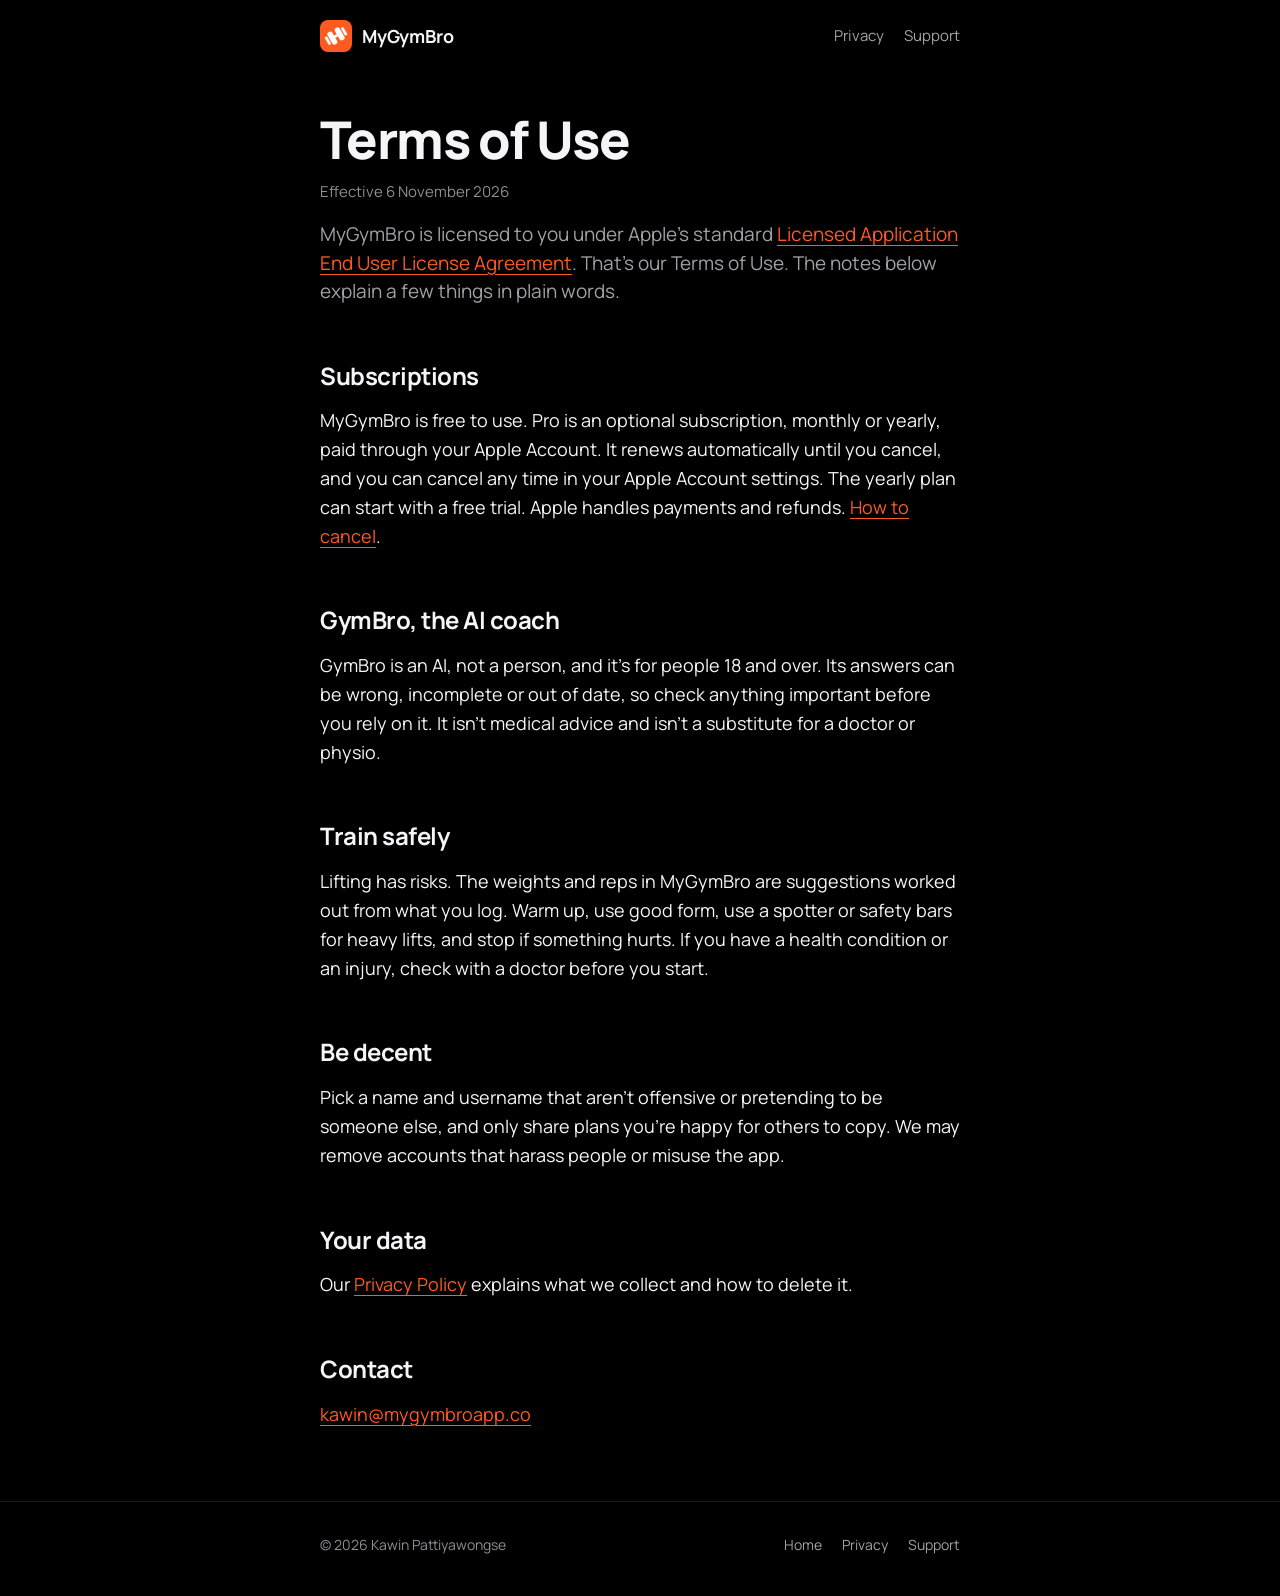
==== terms/index.html @ a1bf6cbb "MyGymBro website: home, privacy, support, terms" ====
<!doctype html>
<html lang="en">
<head>
  <meta charset="utf-8">
  <meta name="viewport" content="width=device-width, initial-scale=1">
  <title>Terms of Use · MyGymBro</title>
  <meta name="description" content="MyGymBro uses Apple's standard licence agreement, plus a few plain notes about subscriptions, GymBro (the AI coach) and training safely.">
  <meta name="theme-color" content="#000000">
  <link rel="icon" href="/favicon.png" type="image/png">
  <link rel="apple-touch-icon" href="/apple-touch-icon.png">
  <link rel="preload" href="/fonts/Manrope-Variable.ttf" as="font" type="font/ttf" crossorigin>
  <link rel="stylesheet" href="/style.css">
</head>
<body>
  <header class="top">
    <div class="wrap">
      <a class="brand" href="/"><img src="/favicon.png" width="32" height="32" alt="">MyGymBro</a>
      <nav aria-label="Site">
        <a href="/privacy/">Privacy</a>
        <a href="/support/">Support</a>
      </nav>
    </div>
  </header>

  <main>
    <div class="wrap">
      <h1>Terms of Use</h1>
      <p class="meta">Effective 6 November 2026</p>
      <p class="lede">MyGymBro is licensed to you under Apple's standard <a href="https://www.apple.com/legal/internet-services/itunes/dev/stdeula/">Licensed Application End User License Agreement</a>. That's our Terms of Use. The notes below explain a few things in plain words.</p>

      <h2>Subscriptions</h2>
      <p>MyGymBro is free to use. Pro is an optional subscription, monthly or yearly, paid through your Apple Account. It renews automatically until you cancel, and you can cancel any time in your Apple Account settings. The yearly plan can start with a free trial. Apple handles payments and refunds. <a href="/support/#cancel">How to cancel</a>.</p>

      <h2>GymBro, the AI coach</h2>
      <p>GymBro is an AI, not a person, and it's for people 18 and over. Its answers can be wrong, incomplete or out of date, so check anything important before you rely on it. It isn't medical advice and isn't a substitute for a doctor or physio.</p>

      <h2>Train safely</h2>
      <p>Lifting has risks. The weights and reps in MyGymBro are suggestions worked out from what you log. Warm up, use good form, use a spotter or safety bars for heavy lifts, and stop if something hurts. If you have a health condition or an injury, check with a doctor before you start.</p>

      <h2>Be decent</h2>
      <p>Pick a name and username that aren't offensive or pretending to be someone else, and only share plans you're happy for others to copy. We may remove accounts that harass people or misuse the app.</p>

      <h2>Your data</h2>
      <p>Our <a href="/privacy/">Privacy Policy</a> explains what we collect and how to delete it.</p>

      <h2>Contact</h2>
      <p><a href="mailto:kawin@mygymbroapp.co">kawin@mygymbroapp.co</a></p>
    </div>
  </main>

  <footer>
    <div class="wrap">
      <span>&copy; 2026 Kawin Pattiyawongse</span>
      <nav aria-label="Footer">
        <a href="/">Home</a>
        <a href="/privacy/">Privacy</a>
        <a href="/support/">Support</a>
      </nav>
    </div>
  </footer>
</body>
</html>
---- style.css ----
/* Manrope (SIL Open Font License, fonts/Manrope-OFL.txt), served from this
   site so no visitor data goes to a font service. */
@font-face {
  font-family: "Manrope";
  src: url("/fonts/Manrope-Variable.ttf") format("truetype");
  font-weight: 200 800;
  font-style: normal;
  font-display: swap;
}

/* MyGymBro site. One file, no build step. Dark only, like the app's dark mode. */

:root {
  --bg: #000000;
  --surface: #1c1c1e;
  --line: rgba(255, 255, 255, 0.1);
  --text: #f5f5f7;
  --text-2: #a1a1a6;
  --text-3: #8e8e93;
  --brand: #ff5a1f;
  --radius: 20px;
  --gutter: 16px;
  --measure: 40rem;
  color-scheme: dark;
}

*,
*::before,
*::after {
  box-sizing: border-box;
}

html {
  -webkit-text-size-adjust: 100%;
  text-size-adjust: 100%;
}

body {
  margin: 0;
  background: var(--bg);
  color: var(--text);
  font-family: "Manrope", system-ui, -apple-system, "Segoe UI", sans-serif;
  font-size: 1.0625rem; /* 17px */
  line-height: 1.6;
  font-weight: 400;
  -webkit-font-smoothing: antialiased;
}

@media (min-width: 720px) {
  body {
    font-size: 1.125rem; /* 18px */
  }
}

a {
  color: var(--brand);
  text-decoration: underline;
  text-decoration-thickness: 1px;
  text-underline-offset: 0.2em;
}

a:hover {
  text-decoration-thickness: 2px;
}

a:focus-visible,
summary:focus-visible {
  outline: 2px solid var(--brand);
  outline-offset: 3px;
  border-radius: 6px;
}

img {
  display: block;
  max-width: 100%;
  height: auto;
}

/* Layout */

.wrap {
  width: 100%;
  max-width: calc(var(--measure) + 2 * var(--gutter));
  margin: 0 auto;
  padding: 0 var(--gutter);
}

.top {
  padding: 20px 0;
}

.top .wrap {
  display: flex;
  align-items: center;
  justify-content: space-between;
  gap: 16px;
}

.brand {
  display: inline-flex;
  align-items: center;
  gap: 10px;
  color: var(--text);
  text-decoration: none;
  font-weight: 700;
  letter-spacing: -0.01em;
}

.brand img {
  width: 32px;
  height: 32px;
  border-radius: 8px;
}

.top nav {
  display: flex;
  gap: 20px;
  font-size: 0.9375rem;
}

.top nav a {
  color: var(--text-2);
  text-decoration: none;
}

.top nav a:hover,
.top nav a[aria-current="page"] {
  color: var(--text);
}

main {
  padding: 40px 0 72px;
}

/* Type */

h1,
h2,
h3 {
  margin: 0;
  font-weight: 700;
  color: var(--text);
}

h1 {
  font-size: clamp(2.25rem, 7vw, 3.25rem);
  line-height: 1.08;
  letter-spacing: -0.03em;
  font-weight: 800;
}

h2 {
  margin-top: 56px;
  font-size: 1.5rem;
  line-height: 1.2;
  letter-spacing: -0.02em;
}

h3 {
  margin-top: 32px;
  font-size: 1.125rem;
  line-height: 1.35;
  letter-spacing: -0.01em;
}

p,
ul,
ol {
  margin: 16px 0 0;
}

ul,
ol {
  padding-left: 1.25em;
}

li + li {
  margin-top: 8px;
}

li::marker {
  color: var(--text-3);
}

strong {
  font-weight: 700;
}

.lede {
  margin-top: 16px;
  font-size: 1.1875rem;
  line-height: 1.5;
  color: var(--text-2);
}

.meta {
  margin-top: 12px;
  font-size: 0.9375rem;
  color: var(--text-3);
}

.muted {
  color: var(--text-2);
}

/* A short summary card at the top of long pages */

.card {
  margin-top: 32px;
  padding: 24px;
  background: var(--surface);
  border-radius: var(--radius);
}

.card h2 {
  margin-top: 0;
  font-size: 1.125rem;
}

.card ul {
  margin-top: 12px;
}

.toc {
  margin-top: 24px;
  font-size: 0.9375rem;
  columns: 2;
  column-gap: 24px;
  list-style: none;
  padding: 0;
}

.toc li {
  break-inside: avoid;
  margin: 0 0 8px;
}

@media (max-width: 480px) {
  .toc {
    columns: 1;
  }
}

/* Plain tables for "who sees what" */

.table {
  width: 100%;
  margin-top: 16px;
  border-collapse: collapse;
  font-size: 0.9375rem;
}

.table th,
.table td {
  padding: 12px 12px 12px 0;
  text-align: left;
  vertical-align: top;
  border-bottom: 1px solid var(--line);
}

.table th {
  color: var(--text-2);
  font-weight: 600;
}

/* FAQ */

.faq {
  margin-top: 24px;
  border-top: 1px solid var(--line);
}

.faq details {
  border-bottom: 1px solid var(--line);
}

.faq summary {
  display: flex;
  align-items: center;
  justify-content: space-between;
  gap: 16px;
  padding: 20px 0;
  cursor: pointer;
  list-style: none;
  font-weight: 600;
  line-height: 1.4;
}

.faq summary::-webkit-details-marker {
  display: none;
}

.faq summary::after {
  content: "+";
  flex: none;
  color: var(--brand);
  font-size: 1.5rem;
  line-height: 1;
  font-weight: 400;
}

.faq details[open] summary::after {
  content: "\2212"; /* minus sign */
}

.faq .answer {
  padding: 0 0 24px;
  color: var(--text-2);
}

.faq .answer > :first-child {
  margin-top: 0;
}

/* Home: one screen */

.home {
  min-height: 100vh;
  min-height: 100svh;
  display: flex;
  flex-direction: column;
}

.home main {
  flex: 1;
  display: flex;
  align-items: center;
  padding: 48px 0;
}

.hero {
  text-align: left;
}

.hero .icon {
  width: 96px;
  height: 96px;
  border-radius: 22px;
}

.hero h1 {
  margin-top: 32px;
}

.hero .lede {
  max-width: 30rem;
}

.store {
  display: inline-flex;
  align-items: center;
  gap: 10px;
  margin-top: 32px;
  padding: 14px 22px;
  border: 1px solid rgba(255, 255, 255, 0.35);
  border-radius: 999px;
  color: var(--text);
  text-decoration: none;
  font-weight: 600;
  transition: border-color 120ms ease-out, transform 100ms ease-out;
}

.store:hover {
  border-color: var(--text);
}

.store:active {
  transform: scale(0.98);
}

.store .dot {
  width: 8px;
  height: 8px;
  border-radius: 50%;
  background: var(--brand);
}

.links {
  display: flex;
  flex-wrap: wrap;
  gap: 8px 24px;
  margin-top: 40px;
  padding: 0;
  list-style: none;
}

.links li + li {
  margin-top: 0;
}

/* Footer */

footer {
  padding: 32px 0 40px;
  border-top: 1px solid var(--line);
  font-size: 0.875rem;
  color: var(--text-3);
}

footer .wrap {
  display: flex;
  flex-wrap: wrap;
  justify-content: space-between;
  gap: 12px 24px;
}

footer nav {
  display: flex;
  gap: 20px;
}

footer a {
  color: var(--text-2);
  text-decoration: none;
}

footer a:hover {
  color: var(--text);
}

@media (prefers-reduced-motion: reduce) {
  * {
    transition: none !important;
  }
}
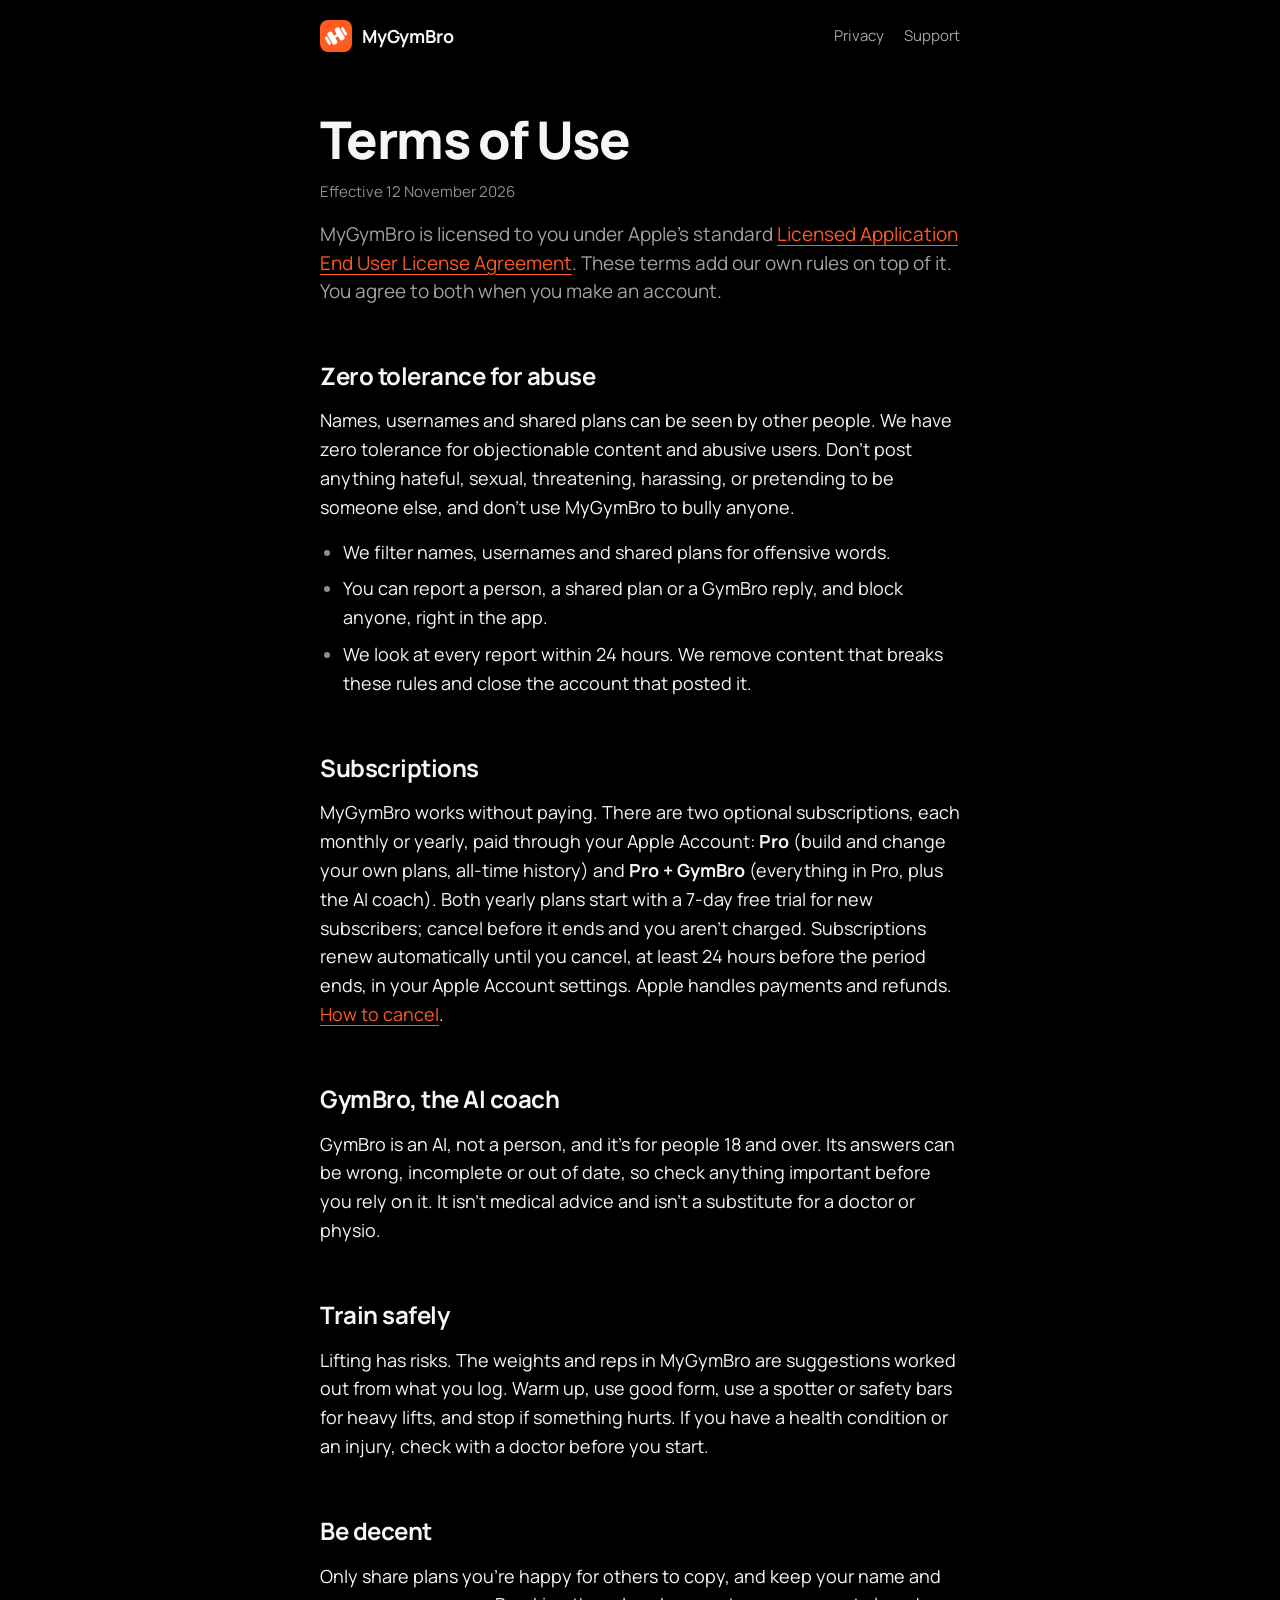
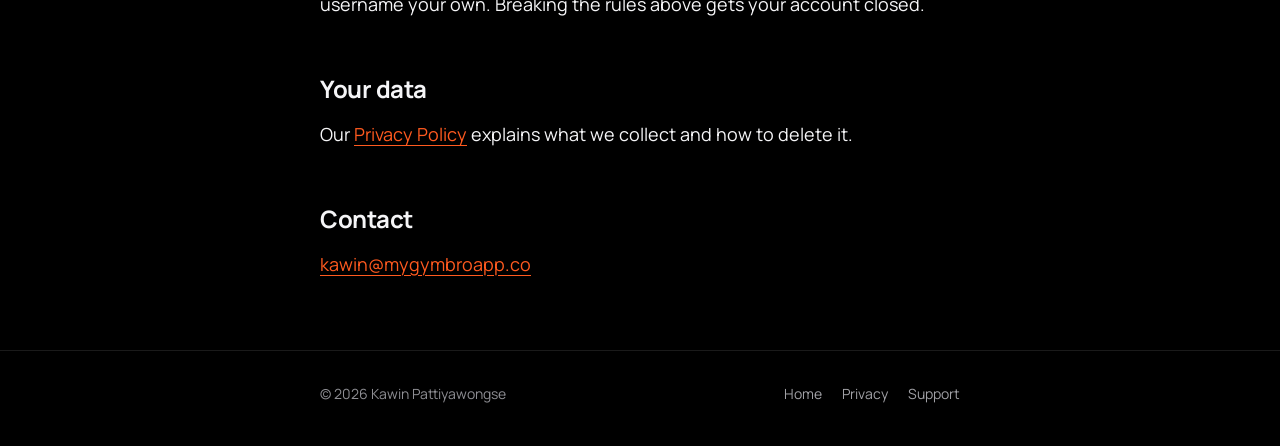
==== commit f987e867: "Terms: zero tolerance rules, both plans and trials Co-Authored-By: Claude Opus 5.5 <noreply@anthropi" ====
--- a/terms/index.html
+++ b/terms/index.html
@@ -4,7 +4,7 @@
   <meta charset="utf-8">
   <meta name="viewport" content="width=device-width, initial-scale=1">
   <title>Terms of Use · MyGymBro</title>
-  <meta name="description" content="MyGymBro uses Apple's standard licence agreement, plus a few plain notes about subscriptions, GymBro (the AI coach) and training safely.">
+  <meta name="description" content="MyGymBro uses Apple's standard licence agreement, plus our rules on behaviour, subscriptions, GymBro (the AI coach) and training safely.">
   <meta name="theme-color" content="#000000">
   <link rel="icon" href="/favicon.png" type="image/png">
   <link rel="apple-touch-icon" href="/apple-touch-icon.png">
@@ -25,11 +25,19 @@
   <main>
     <div class="wrap">
       <h1>Terms of Use</h1>
-      <p class="meta">Effective 6 November 2026</p>
-      <p class="lede">MyGymBro is licensed to you under Apple's standard <a href="https://www.apple.com/legal/internet-services/itunes/dev/stdeula/">Licensed Application End User License Agreement</a>. That's our Terms of Use. The notes below explain a few things in plain words.</p>
+      <p class="meta">Effective 12 November 2026</p>
+      <p class="lede">MyGymBro is licensed to you under Apple's standard <a href="https://www.apple.com/legal/internet-services/itunes/dev/stdeula/">Licensed Application End User License Agreement</a>. These terms add our own rules on top of it. You agree to both when you make an account.</p>
+
+      <h2>Zero tolerance for abuse</h2>
+      <p>Names, usernames and shared plans can be seen by other people. We have zero tolerance for objectionable content and abusive users. Don't post anything hateful, sexual, threatening, harassing, or pretending to be someone else, and don't use MyGymBro to bully anyone.</p>
+      <ul>
+        <li>We filter names, usernames and shared plans for offensive words.</li>
+        <li>You can report a person, a shared plan or a GymBro reply, and block anyone, right in the app.</li>
+        <li>We look at every report within 24 hours. We remove content that breaks these rules and close the account that posted it.</li>
+      </ul>
 
       <h2>Subscriptions</h2>
-      <p>MyGymBro is free to use. Pro is an optional subscription, monthly or yearly, paid through your Apple Account. It renews automatically until you cancel, and you can cancel any time in your Apple Account settings. The yearly plan can start with a free trial. Apple handles payments and refunds. <a href="/support/#cancel">How to cancel</a>.</p>
+      <p>MyGymBro works without paying. There are two optional subscriptions, each monthly or yearly, paid through your Apple Account: <strong>Pro</strong> (build and change your own plans, all-time history) and <strong>Pro + GymBro</strong> (everything in Pro, plus the AI coach). Both yearly plans start with a 7-day free trial for new subscribers; cancel before it ends and you aren't charged. Subscriptions renew automatically until you cancel, at least 24 hours before the period ends, in your Apple Account settings. Apple handles payments and refunds. <a href="/support/#cancel">How to cancel</a>.</p>
 
       <h2>GymBro, the AI coach</h2>
       <p>GymBro is an AI, not a person, and it's for people 18 and over. Its answers can be wrong, incomplete or out of date, so check anything important before you rely on it. It isn't medical advice and isn't a substitute for a doctor or physio.</p>
@@ -38,7 +46,7 @@
       <p>Lifting has risks. The weights and reps in MyGymBro are suggestions worked out from what you log. Warm up, use good form, use a spotter or safety bars for heavy lifts, and stop if something hurts. If you have a health condition or an injury, check with a doctor before you start.</p>
 
       <h2>Be decent</h2>
-      <p>Pick a name and username that aren't offensive or pretending to be someone else, and only share plans you're happy for others to copy. We may remove accounts that harass people or misuse the app.</p>
+      <p>Only share plans you're happy for others to copy, and keep your name and username your own. Breaking the rules above gets your account closed.</p>
 
       <h2>Your data</h2>
       <p>Our <a href="/privacy/">Privacy Policy</a> explains what we collect and how to delete it.</p>
